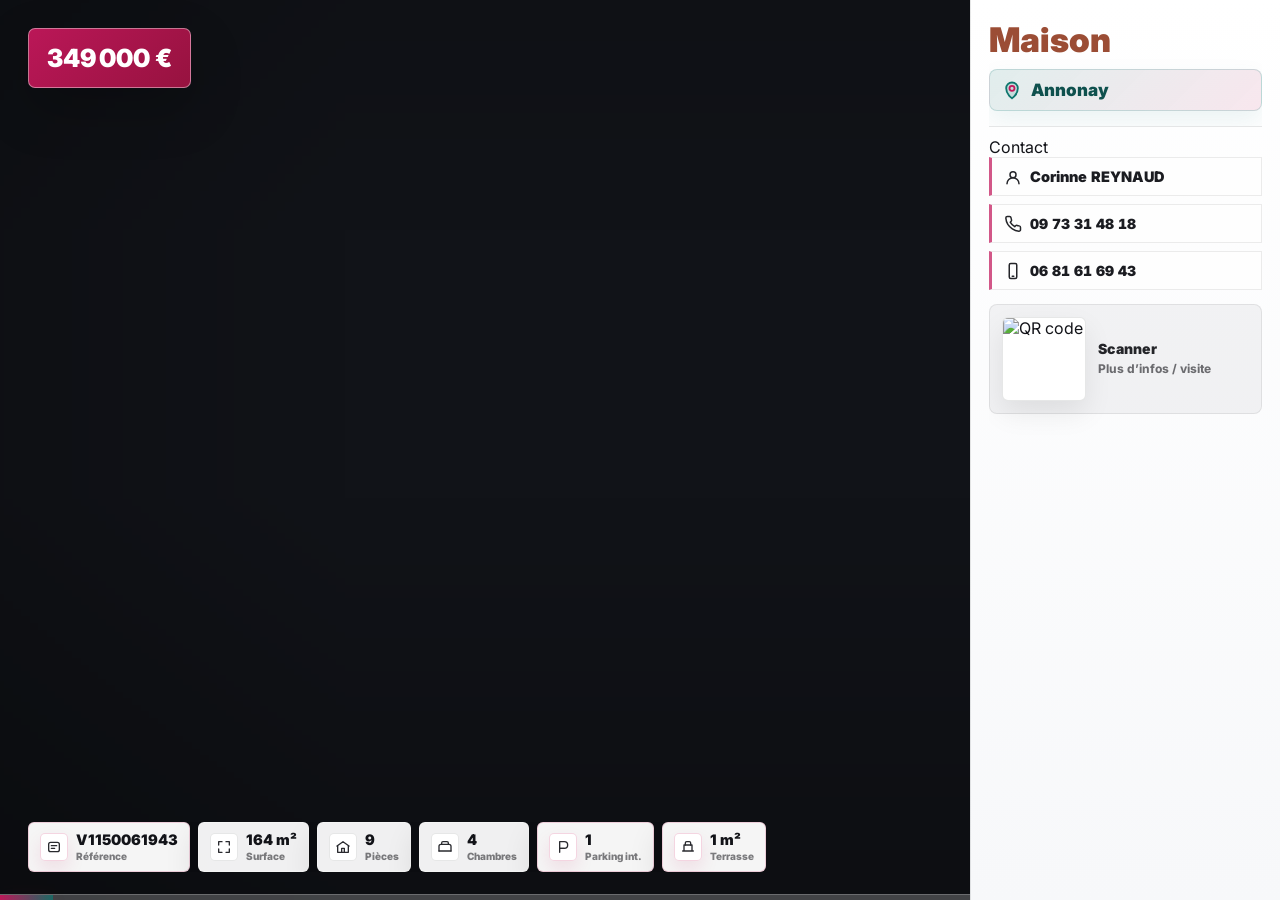
==== index.html @ b9bd9a39 "update index.html" ====
<!doctype html>
<html lang="fr">
<head>
  <meta charset="utf-8" />
  <meta name="viewport" content="width=device-width,initial-scale=1,viewport-fit=cover" />
  <meta name="color-scheme" content="light" />
  <title>Vitrine Digitale | GTI Immobilier</title>

  <link rel="preconnect" href="https://fonts.googleapis.com">
  <link rel="preconnect" href="https://fonts.gstatic.com" crossorigin>
  <link href="https://fonts.googleapis.com/css2?family=Inter:wght@400;500;600;700;800;900&display=swap" rel="stylesheet">

  <link rel="stylesheet" href="style.css?v=20260420-location-9" />
</head>

<body>
  <main id="app" class="app" aria-live="polite">

    <!-- HUD (caché par défaut, visible si debug=1) -->
    <header class="hud" aria-hidden="true">
      <div class="hud__left">
        <div class="pill" id="hudAgency">AGENCE</div>
        <div class="pill pill--muted" id="hudMode">SLIDE</div>
      </div>
      <div class="hud__right">
        <div class="pill pill--muted" id="hudInfo">…</div>
      </div>
    </header>

    <!-- SLIDE -->
    <section id="viewSlide" class="view view--slide">
      <article class="slide" id="slide">

        <!-- MEDIA -->
        <div class="slide__media">
          <!-- décor léger (ne dépend pas du JS) -->
          <div class="mediaGlow" aria-hidden="true"></div>
          <div class="mediaFrame" aria-hidden="true"></div>
          <div id="slideStateRibbon" class="stateRibbon hidden" aria-hidden="true"></div>

          <img id="slideImgA" class="slide__img is-visible" alt="" />
          <img id="slideImgB" class="slide__img" alt="" />
          <div class="slide__gradient"></div>

          <div class="priceBadge" id="slidePrice">—</div>
          <!-- STATS sous la photo (ID inchangé => JS OK) -->
          <div class="mediaStats" aria-hidden="true">
            <div class="statsRow statsRow--media" id="slideStats" aria-label="Caractéristiques du bien"></div>
          </div>

          <div class="progWrap" aria-hidden="true">
            <div class="progBar" id="slideProg"></div>
          </div>
        </div>

        <!-- ✅ COLONNE DROITE -->
        <div class="slide__panel">

          <!-- TOP : titre + localisation -->
          <div class="panelTop">
            <div class="slide__title" id="slideTitle">—</div>
            <div class="slide__meta" id="slideMeta">—</div>
          </div>

          <!-- CONTACT -->
          <div class="contactCard" id="contactCard">
            <div class="contactCard__title">Contact</div>
            <div class="contactGrid">
              <div class="contactRow">
                <div class="contactLabel">Conseiller</div>
                <div class="contactValue" id="contactAdvisor">—</div>
              </div>

              <div class="contactRow">
                <div class="contactLabel">Tél agence</div>
                <div class="contactValue contactValue--big" id="contactAgencyPhone">—</div>
              </div>

              <div class="contactRow">
                <div class="contactLabel">Mobile</div>
                <div class="contactValue contactValue--big" id="contactAdvisorMobile">—</div>
              </div>
            </div>

            <!-- ✅ QR (réservé même si absent du JSON) -->
            <div class="qrBlock" id="qrBlock" aria-label="QR code pour plus d'informations">
              <div class="qrBox is-empty" id="qrBox">
                <img id="qrImg" alt="QR code" decoding="async" loading="eager" />
              </div>
              <div class="qrText">
                <div class="qrTitle">Scanner</div>
                <div class="qrSub">Plus d’infos / visite</div>
              </div>
            </div>
          </div>

          <!-- ✅ DPE EN DERNIER (footer compact tendance) -->
          <div class="dpeCard hidden dpeCard--compact" id="dpeCard" aria-label="Diagnostic de performance énergétique">
            <div class="dpeHead">
              <div class="dpeTitle">DPE</div>
              <div class="dpeHint">Conso &amp; GES</div>
            </div>

            <div class="dpeInline">
              <div class="dpeThumb">
                <span class="dpeMiniLabel">Conso</span>
                <img id="dpeConsoImg" class="dpeImg" alt="DPE - Consommation" />
              </div>

              <div class="dpeThumb">
                <span class="dpeMiniLabel">GES</span>
                <img id="dpeGesImg" class="dpeImg" alt="DPE - GES" />
              </div>
            </div>
          </div>

        </div>
      </article>
    </section>

    <!-- EMPTY -->
    <section id="viewEmpty" class="view view--empty hidden">
      <div class="empty">
        <div class="empty__title" id="emptyTitle">Aucune annonce à afficher</div>
        <div class="empty__sub" id="emptySub">Vérifiez les paramètres ou la source JSON.</div>
      </div>
    </section>

  </main>

  <script src="script.js?v=20260420-location-9"></script>
</body>
</html>
---- style.css ----
:root{
  --bg:#f6f7fb;
  --surface:#ffffff;
  --soft:#f2f4f8;
  --text:#121318;
  --muted:rgba(18,19,24,.70);
  --muted2:rgba(18,19,24,.52);
  --line:rgba(18,19,24,.09);

  --accent:#c2185b;
  --accentDeep:#9d1342;
  --accent2:#0f766e;

  --shadow: 0 34px 90px rgba(0,0,0,.10);
  --shadow2: 0 14px 44px rgba(0,0,0,.08);

  --radius:20px;
  --radius2:28px;
}

*{box-sizing:border-box}
html,body{height:100%}
body{
  margin:0;
  font-family: Inter, system-ui, -apple-system, Segoe UI, Roboto, Arial, sans-serif;
  background:#f4f5f7;
  color:var(--text);
  overflow:hidden;
}

.hidden{display:none !important}
.app{height:100%;display:flex;flex-direction:column}

/* HUD */
.hud{
  display:none;
  position:fixed;top:18px;left:18px;right:18px;
  z-index:50;
  justify-content:space-between;align-items:center;
  pointer-events:none;opacity:.92
}
body.debug .hud{display:flex;}
.hud__left,.hud__right{display:flex;gap:10px;align-items:center}

.pill{
  padding:9px 12px;border-radius:999px;
  border:1px solid var(--line);
  background: rgba(255,255,255,.74);
  backdrop-filter: blur(10px);
  -webkit-backdrop-filter: blur(10px);
  box-shadow: var(--shadow2);
  font-size:12px;letter-spacing:.12em;text-transform:uppercase;
  font-weight:900;color: rgba(18,19,24,.82);
}
.pill--muted{color:rgba(18,19,24,.55)}

.view{height:100%;width:100%;display:flex;align-items:center;justify-content:center}
.view--slide{padding:0}

/* 1080p */
.slide{
  width:100%;
  height:100%;
  display:grid;
  grid-template-columns: minmax(0, 1fr) 310px;
}

/* MEDIA */
.slide__media{
  position:relative;
  overflow:hidden;
  background:#111318;
}
.slide__media::after{
  content:"";
  position:absolute;
  inset:0;
  z-index:8;
  pointer-events:none;
  opacity:0;
  background:
    linear-gradient(105deg,
      rgba(18,19,24,.00) 0%,
      rgba(18,19,24,.18) 24%,
      rgba(255,255,255,.34) 42%,
      rgba(194,24,91,.20) 52%,
      rgba(18,19,24,.28) 70%,
      rgba(18,19,24,.00) 100%
    );
  transform: translateX(-115%);
}

/* décor léger */
.mediaGlow{display:none}
.mediaFrame{
  position:absolute;inset:0;
  border-radius: 0;
  border: 0;
  box-shadow: none;
  pointer-events:none;
  z-index:2;
}

.slide__img{
  position:absolute;inset:0;
  width:100%;height:100%;
  object-fit:cover;

  /* ✅ moins agressif que 1.22 */
  filter: brightness(1.02) contrast(1.03) saturate(1.02);

  opacity:0;
  transform: scale(1.00);
  transition: opacity .75s ease, transform 7.5s cubic-bezier(.2,.7,.2,1);
  will-change: opacity, transform;
  z-index:0;
}
.slide__img.is-visible{
  opacity:1;
  transform: scale(1.08);
}

/* overlay très léger */
.slide__gradient{
  position:absolute;inset:0;
  background:
    linear-gradient(180deg, rgba(0,0,0,.10), transparent 26%, transparent 55%, rgba(0,0,0,.24)),
    linear-gradient(90deg, rgba(0,0,0,.16), transparent 36%, transparent 100%);
  pointer-events:none;
  z-index:3;
}

.stateRibbon{
  position:absolute;
  top:30px;
  right:-84px;
  width:312px;
  padding:13px 0 12px;
  transform:rotate(39deg);
  transform-origin:center;
  display:flex;
  align-items:center;
  justify-content:center;
  text-align:center;
  font-weight:950;
  font-size:12px;
  line-height:1;
  letter-spacing:.02em;
  white-space:nowrap;
  text-transform:uppercase;
  color:#fff;
  text-shadow:0 1px 2px rgba(0,0,0,.18);
  border:1px solid rgba(255,255,255,.18);
  box-shadow:0 14px 30px rgba(0,0,0,.18);
  z-index:5;
  pointer-events:none;
  backdrop-filter:blur(6px);
  -webkit-backdrop-filter:blur(8px);
}
.stateRibbon--offer{
  background:linear-gradient(135deg, rgba(201,122,30,.95), rgba(159,93,18,.95));
}
.stateRibbon--compromis{
  background:linear-gradient(135deg, rgba(72,108,196,.96), rgba(47,80,154,.96));
}
.stateRibbon--sold{
  background:linear-gradient(135deg, rgba(184,39,68,.96), rgba(136,20,44,.96));
}

/* PRICE + REF */
.priceBadge{
  position:absolute;top:28px;left:28px;
  padding:14px 18px;border-radius:7px;
  font-weight:950;letter-spacing:0;font-size:25px;
  color:#fff;
  background: linear-gradient(135deg, rgba(194,24,91,.96), rgba(157,19,66,.96));
  box-shadow: 0 20px 52px rgba(0,0,0,.22);
  border: 1px solid rgba(255,255,255,.42);
  backdrop-filter: blur(12px);
  -webkit-backdrop-filter: blur(12px);
  transform-origin:left center;
  animation: pricePulse 7s ease-in-out infinite;
  overflow:hidden;
  z-index:4;
}
.priceBadge::before{
  content:"";
  position:absolute;
  inset:-35% -55%;
  background: linear-gradient(105deg, transparent 35%, rgba(255,255,255,.54) 48%, transparent 62%);
  transform: translateX(-90%) rotate(8deg);
  opacity:0;
  pointer-events:none;
}
@keyframes pricePulse{
  0%,100%{transform:translateY(0) scale(1)}
  50%{transform:translateY(-1px) scale(1.01)}
}
@keyframes luxuryFadeUp{
  from{opacity:0;transform:translateY(10px)}
  to{opacity:1;transform:translateY(0)}
}
@keyframes priceSpotlight{
  0%{opacity:0;transform:translateY(18px) scale(.88) rotate(-1deg)}
  48%{opacity:1;transform:translateY(-3px) scale(1.055) rotate(.3deg)}
  72%{transform:translateY(1px) scale(.99)}
  100%{opacity:1;transform:translateY(0) scale(1)}
}
@keyframes priceShine{
  0%,22%{opacity:0;transform:translateX(-90%) rotate(8deg)}
  40%{opacity:.9}
  78%,100%{opacity:0;transform:translateX(90%) rotate(8deg)}
}
@keyframes tagSnap{
  0%{opacity:0;transform:translateX(18px) scale(.96)}
  62%{opacity:1;transform:translateX(-2px) scale(1.02)}
  100%{opacity:1;transform:translateX(0) scale(1)}
}
@keyframes statPop{
  0%{opacity:0;transform:translateY(16px) scale(.82)}
  58%{opacity:1;transform:translateY(-3px) scale(1.06)}
  100%{opacity:1;transform:translateY(0) scale(1)}
}
@keyframes titleSlideReveal{
  0%{opacity:0;transform:translateX(18px)}
  100%{opacity:1;transform:translateX(0)}
}
@keyframes contactPulseIn{
  0%{opacity:0;transform:translateX(18px);border-left-color:rgba(194,24,91,0)}
  52%{opacity:1;transform:translateX(-2px);border-left-color:rgba(194,24,91,1)}
  100%{opacity:1;transform:translateX(0);border-left-color:rgba(194,24,91,.72)}
}
@keyframes qrFocus{
  0%{opacity:0;transform:translateY(12px) scale(.96)}
  60%{opacity:1;transform:translateY(0) scale(1.025)}
  100%{opacity:1;transform:translateY(0) scale(1)}
}
@keyframes locationHighlight{
  0%{opacity:0;transform:translateX(16px) scale(.96);box-shadow:0 0 0 rgba(15,118,110,0)}
  45%{opacity:1;transform:translateX(0) scale(1.035);box-shadow:0 14px 34px rgba(15,118,110,.18)}
  72%{transform:translateX(0) scale(.99)}
  100%{opacity:1;transform:translateX(0) scale(1);box-shadow:0 10px 24px rgba(15,118,110,.08)}
}
/* STATS sous photo */
.mediaStats{
  position:absolute;
  left:28px; right:auto;
  bottom:28px;
  padding: 0;
  z-index: 6;
  pointer-events:none;
  border-radius: 0;
}
.mediaStats::before{
  display:none;
}
.statsRow--media{
  position:relative;
  z-index:1;
  display:flex;
  flex-wrap:nowrap;
  overflow:hidden;
  gap:8px;
  margin:0;
  justify-content:flex-start;
}
.statsRow--media .statChip{
  flex:0 0 auto;
  display:flex;align-items:center;gap:8px;
  padding: 9px 11px;
  border-radius:6px;
  background: rgba(255,255,255,.94);
  border: 1px solid rgba(255,255,255,.26);
  box-shadow: 0 14px 34px rgba(0,0,0,.14);
  backdrop-filter: blur(12px);
  -webkit-backdrop-filter: blur(12px);
}

/* ✅ priorité visuelle parking/terrasse */
.statsRow--media .statChip.is-priority{
  background: rgba(255,255,255,.96);
  border: 1px solid rgba(194,24,91,.18);
  box-shadow: 0 14px 34px rgba(0,0,0,.14);
}
.statsRow--media .statChip.is-priority .statIcon{
  border-color: rgba(194,24,91,.18);
  box-shadow: 0 8px 18px rgba(194,24,91,.10);
}
.statsRow--media .statChip.is-secondary{
  opacity:.92;
  background: rgba(255,255,255,.86);
  border-color: rgba(255,255,255,.28);
  box-shadow: none;
}

.statsRow--media .statIcon{
  width:28px;height:28px;border-radius:5px;
  display:grid;place-items:center;
  background: rgba(255,255,255,.98);
  border:1px solid rgba(18,19,24,.10);
}
.statsRow--media .statIcon svg{width:16px;height:16px;opacity:.90}
.statsRow--media .statText{display:flex;flex-direction:column;line-height:1.1}
.statsRow--media .statValue{font-weight:950;font-size:14.5px;letter-spacing:0}
.statsRow--media .statLabel{font-weight:850;font-size:10px;color: rgba(18,19,24,.54);margin-top:3px}

/* ✅ petits ajustements pour que les nouveaux chips (parking/terrasse) passent mieux */
.statsRow--media .statChip[data-stat="terrasse"] .statValue{letter-spacing:0}
.statsRow--media .statChip[data-stat="parkingInterieur"] .statValue,
.statsRow--media .statChip[data-stat="parkingExterieur"] .statValue{min-width: 14px}

/* progress */
.progWrap{
  position:absolute;
  left:0; right:0; bottom:0;
  height:6px;
  background: rgba(255,255,255,.22);
  border-top: 1px solid rgba(255,255,255,.22);
  z-index: 7;
}
.progBar{
  height:100%;
  width:0%;
  background: linear-gradient(90deg, rgba(194,24,91,.95), rgba(15,118,110,.75));
  box-shadow: 0 6px 18px rgba(194,24,91,.18);
  transition: width .12s linear;
}

/* =========================
   COLONNE DROITE
========================= */
.slide__panel{
  padding: 26px 20px 22px;
  background: linear-gradient(180deg, #ffffff, #f7f8fa);
  border-left: 1px solid rgba(18,19,24,.10);
  box-shadow: -18px 0 54px rgba(0,0,0,.08);
  min-height:0;
  display:grid;
  grid-template-rows: auto 1fr auto;
  gap: 14px;
}
@keyframes panelLuxuryIn{
  from{opacity:0;transform:translateX(14px)}
  to{opacity:1;transform:translateX(0)}
}

/* TOP */
.panelTop{
  min-height:0;
  overflow:hidden;
  border-radius: 0;
  background: transparent;
  border: 0;
  border-bottom: 1px solid rgba(18,19,24,.10);
  box-shadow: none;
  padding: 0 0 15px;
}
.slide__title{
  margin: 0 0 12px;
  display:block;
}
.slide__titleMain{
  font-size: 34px;
  font-weight: 950;
  line-height: 1.03;
  letter-spacing: 0;
  display:-webkit-box;
  -webkit-line-clamp: 2;
  -webkit-box-orient: vertical;
  overflow:hidden;
}
.slide__titleMain--appartement{color:#355f9b}
.slide__titleMain--maison{color:#9b4d35}
.slide__titleMain--pro{color:#8c5c46}
.slide__titleMain--terrain{color:#8a6a2a}
.slide__titleMain--parking{color:#6d5a66}
.slide__titleMain--default{color:inherit}

/* localisation */
.slide__meta{
  display:flex;
  align-items:center;
  gap:9px;
  padding: 10px 12px;
  border-radius: 8px;
  background: linear-gradient(135deg, rgba(15,118,110,.12), rgba(194,24,91,.10));
  border: 1px solid rgba(15,118,110,.18);
  color: rgba(10,78,74,.98);
  font-weight: 950;
  font-size: 17px;
  margin: 0;
  box-shadow: 0 10px 24px rgba(15,118,110,.08);
  max-width:100%;
}
.slide__meta::before{
  content:"";
  width:20px;height:20px;
  flex:0 0 auto;
  background: url("data:image/svg+xml,%3Csvg xmlns='http://www.w3.org/2000/svg' viewBox='0 0 24 24' fill='none'%3E%3Cpath d='M12 22s7-4.4 7-12a7 7 0 1 0-14 0c0 7.6 7 12 7 12Z' fill='%230f766e' fill-opacity='.14' stroke='%230f766e' stroke-width='2.2'/%3E%3Cpath d='M12 13a3 3 0 1 0-3-3 3 3 0 0 0 3 3Z' stroke='%23c2185b' stroke-width='2.2'/%3E%3C/svg%3E") center/20px 20px no-repeat;
  opacity:1;
}

/* =========================
   CONTACT (OPTION 1: header barre premium)
========================= */
.contactCard{
  border-radius: 0;
  background: transparent;
  border:0;
  box-shadow: none;
  padding: 0;
  position:relative;
  overflow:hidden;
}

/* lignes contact */
.contactGrid{display:flex;flex-direction:column;gap:8px}

/* supprime les libellés */
.contactLabel{display:none !important;}

.contactRow{
  display:flex;
  align-items:center;
  justify-content:flex-start;
  gap:10px;
  padding:11px 10px 11px 38px;
  border-radius: 0;
  background: rgba(255,255,255,.72);
  border:1px solid rgba(18,19,24,.08);
  border-left: 3px solid rgba(194,24,91,.72);
  position:relative;
}

/* icônes */
.contactRow::before{
  content:"";
  position:absolute;
  left:12px; top:50%;
  width:18px; height:18px;
  transform: translateY(-50%);
  opacity:.92;
  background-repeat:no-repeat;
  background-position:center;
  background-size:18px 18px;
  filter: drop-shadow(0 6px 10px rgba(0,0,0,.06));
}
#contactCard .contactRow:nth-child(1)::before{
  background-image:url("data:image/svg+xml,%3Csvg xmlns='http://www.w3.org/2000/svg' viewBox='0 0 24 24' fill='none'%3E%3Cpath d='M20 21a8 8 0 1 0-16 0' stroke='%23121318' stroke-width='2' stroke-linecap='round'/%3E%3Cpath d='M12 13a4 4 0 1 0-4-4 4 4 0 0 0 4 4Z' stroke='%23121318' stroke-width='2'/%3E%3C/svg%3E");
}
#contactCard .contactRow:nth-child(2)::before{
  background-image:url("data:image/svg+xml,%3Csvg xmlns='http://www.w3.org/2000/svg' viewBox='0 0 24 24' fill='none'%3E%3Cpath d='M22 16.6v3a2 2 0 0 1-2.2 2 19.9 19.9 0 0 1-8.7-3.1 19.5 19.5 0 0 1-6-6A19.9 19.9 0 0 1 2.4 3.9 2 2 0 0 1 4.4 2h3a2 2 0 0 1 2 1.7c.1.9.3 1.8.6 2.6a2 2 0 0 1-.5 2.1L8.3 9.6a16 16 0 0 0 6 6l1.2-1.2a2 2 0 0 1 2.1-.5c.8.3 1.7.5 2.6.6A2 2 0 0 1 22 16.6Z' stroke='%23121318' stroke-width='2' stroke-linecap='round' stroke-linejoin='round'/%3E%3C/svg%3E");
}
#contactCard .contactRow:nth-child(3)::before{
  background-image:url("data:image/svg+xml,%3Csvg xmlns='http://www.w3.org/2000/svg' viewBox='0 0 24 24' fill='none'%3E%3Crect x='7' y='2' width='10' height='20' rx='2' stroke='%23121318' stroke-width='2'/%3E%3Cpath d='M11 19h2' stroke='%23121318' stroke-width='2' stroke-linecap='round'/%3E%3C/svg%3E");
}

/* valeurs */
.contactValue{
  font-weight:950;
  color: rgba(18,19,24,.96);
  white-space:nowrap;
  overflow:hidden;
  text-overflow:ellipsis;
  font-variant-numeric: tabular-nums;
  letter-spacing:0;
  text-align:left;
  width:100%;
}

#contactCard .contactRow:nth-child(1) .contactValue{ font-size:15px; }
#contactCard .contactRow:nth-child(2) .contactValue,
#contactCard .contactRow:nth-child(3) .contactValue{ font-size:14.5px; }

/* =========================
   QR
========================= */
.qrBlock{
  margin-top: 14px;
  display:flex;
  align-items:center;
  gap:12px;
  padding: 12px;
  border-radius: 8px;
  background: rgba(18,19,24,.045);
  border: 1px solid rgba(18,19,24,.08);
  box-shadow: none;
}
.qrBox{
  width:92px;
  height:92px;
  border-radius: 6px;
  background: #fff;
  border: 1px solid rgba(18,19,24,.10);
  display:grid;
  place-items:center;
  overflow:hidden;
  flex: 0 0 auto;
  position:relative;
  box-shadow: 0 12px 28px rgba(0,0,0,.08);
}
.qrBox img{
  width:100%;
  height:100%;
  object-fit:cover;
  display:block;
}
.qrBox::after{
  content:"QR";
  font-weight:950;
  font-size:14px;
  color: rgba(18,19,24,.42);
  letter-spacing:.16em;
  text-transform:uppercase;
  position:absolute;
  opacity:0;
}
.qrBox.is-empty::after{opacity:1;}
.qrBox.is-empty img{opacity:0;}

.qrText{display:flex;flex-direction:column;line-height:1.05}
.qrTitle{
  font-weight:950;
  font-size:14px;
  letter-spacing:.02em;
  color: rgba(18,19,24,.92);
}
.qrSub{
  margin-top:6px;
  font-weight:750;
  font-size:12px;
  color: rgba(18,19,24,.60);
}

/* =========================
   DPE footer compact
========================= */
.dpeCard--compact{
  padding: 12px 0 0;
  border-radius: 0;
  background: transparent;
  border: 0;
  border-top: 1px solid rgba(18,19,24,.10);
  box-shadow: none;
}
.dpeHead{display:flex;align-items:baseline;justify-content:space-between;gap:10px;margin-bottom:8px}
.dpeTitle{font-weight:950;font-size:13.5px;letter-spacing:0}
.dpeHint{font-weight:800;font-size:11px;color: rgba(18,19,24,.55)}

.dpeInline{
  display:grid;
  grid-template-columns:1fr 1fr;
  gap:8px;
}
.dpeThumb{
  border-radius: 6px;
  background: rgba(255,255,255,.96);
  border: 1px solid rgba(18,19,24,.07);
  overflow:hidden;
  padding: 8px 10px 10px;
}
.dpeMiniLabel{
  display:inline-flex;
  align-items:center;
  font-weight: 950;
  font-size: 10.5px;
  letter-spacing:.10em;
  text-transform: uppercase;
  color: rgba(18,19,24,.72);
}
.dpeImg{
  width:100%;
  height:34px;
  object-fit:contain;
  display:block;
  margin-top:6px;
  background: transparent;
}

/* EMPTY */
.view--empty{padding:24px}
.empty{
  width:min(780px, 100%);
  border:1px solid var(--line);
  border-radius: var(--radius2);
  background: rgba(255,255,255,.86);
  box-shadow: var(--shadow);
  padding: 24px;
  backdrop-filter: blur(12px);
  -webkit-backdrop-filter: blur(12px);
}
.empty__title{font-weight:950;font-size:28px;letter-spacing:0}
.empty__sub{margin-top:8px;color:var(--muted);font-weight:650}

/* Kiosque */
@media (max-height: 980px){
  .slide__panel{ padding: 22px 18px 16px; gap:10px; }
  .slide__title{ font-size: 31px; }
  .contactRow{ padding-top:10px; padding-bottom:10px; }
  #contactCard .contactRow:nth-child(1) .contactValue{ font-size:14.5px; }
  #contactCard .contactRow:nth-child(2) .contactValue,
  #contactCard .contactRow:nth-child(3) .contactValue{ font-size:14px; }
  .qrBox{ width:84px; height:84px; }
  .dpeImg{ height:32px; }
  .statsRow--media .statValue{font-size:14.5px}
}

/* Responsive */
@media (max-width: 980px){
  .slide{grid-template-columns:1fr;}
  .slide__panel{
    position:absolute;
    inset:auto 0 0 0;
    border-left:none;
    border-top:1px solid var(--line);
    padding: 16px 16px 14px;
    background: linear-gradient(180deg, rgba(255,255,255,.55), rgba(255,255,255,.92));
    box-shadow: 0 -22px 60px rgba(0,0,0,.10);
    backdrop-filter: blur(10px);
    -webkit-backdrop-filter: blur(10px);
    gap:12px;
    display:flex;
    flex-direction:column;
  }
  .slide__title{font-size:30px}
  .slide__meta{font-size:15px}
  .mediaStats{ left:12px; right:12px; bottom:12px; }
  .qrBox{ width:104px; height:104px; }
}

/* =========================================================
   ✅ TRANSITION "BOOK" (sans texte, très visible en vitrine)
   - Sortie à gauche + blur
   - Entrée depuis la droite + net
   - Sweep lumineux discret (premium)
========================================================= */

#slide{
  position:relative;
  overflow:hidden;
}

#slide.is-info-animating .priceBadge{
  animation: priceSpotlight .82s cubic-bezier(.16,.9,.2,1) both;
}
#slide.is-info-animating .priceBadge::before{
  animation: priceShine 1.05s ease both;
}
#slide.is-info-animating .slide__title{
  animation: titleSlideReveal .68s cubic-bezier(.18,.9,.2,1) .10s both;
}
#slide.is-info-animating .slide__meta{
  animation: locationHighlight .78s cubic-bezier(.18,.9,.2,1) .58s both;
}
#slide.is-info-animating .contactRow{
  animation: contactPulseIn .66s cubic-bezier(.18,.9,.2,1) both;
}
#slide.is-info-animating .contactRow:nth-child(1){animation-delay:.24s}
#slide.is-info-animating .contactRow:nth-child(2){animation-delay:.31s}
#slide.is-info-animating .contactRow:nth-child(3){animation-delay:.38s}
#slide.is-info-animating .qrBlock{
  animation: qrFocus .7s cubic-bezier(.18,.9,.2,1) .45s both;
}
#slide.is-info-animating .dpeCard--compact{
  animation: luxuryFadeUp .62s ease .52s both;
}
#slide.is-info-animating .statsRow--media .statChip{
  animation: statPop .7s cubic-bezier(.16,.9,.2,1) both;
}
#slide.is-info-animating .statsRow--media .statChip:nth-child(2){animation-delay:.06s}
#slide.is-info-animating .statsRow--media .statChip:nth-child(3){animation-delay:.12s}
#slide.is-info-animating .statsRow--media .statChip:nth-child(4){animation-delay:.18s}
#slide.is-info-animating .statsRow--media .statChip:nth-child(5){animation-delay:.24s}

/* Sweep lumineux (pas de texte) */
#slide::after{
  content:"";
  position:absolute;
  top:-10%;
  left:-130%;
  width:78%;
  height:120%;
  pointer-events:none;
  z-index:9999;
  opacity:0;

  transform: skewX(-10deg);
  background:
    radial-gradient(800px 600px at 20% 20%, rgba(255,255,255,.82), rgba(255,255,255,0) 60%),
    linear-gradient(90deg,
      rgba(194,24,91,.0),
      rgba(194,24,91,.20),
      rgba(255,255,255,.48),
      rgba(15,118,110,.16),
      rgba(255,255,255,.0)
    );
  filter: blur(.4px);
  mix-blend-mode: screen;
}

/* Etats */
#slide.is-exit{
  transform: translateX(-5%) scale(.99);
  filter: blur(4px);
  opacity:.28;
  transition: transform 560ms cubic-bezier(.22,.85,.2,1),
              filter 520ms ease,
              opacity 520ms ease;
}

#slide.is-enter{
  transform: translateX(4%) scale(1.012);
  filter: blur(6px);
  opacity:.18;
  transition: none;
}

#slide.is-active{
  transform: translateX(0) scale(1);
  filter:none;
  opacity:1;
  transition: transform 760ms cubic-bezier(.18,.9,.2,1),
              filter 760ms ease,
              opacity 760ms ease;
}

/* Déclenche le sweep seulement pendant le change */
#slide.is-changing::after{
  animation: gtiSweep 920ms cubic-bezier(.2,.9,.2,1) both;
}
#slide.is-changing .slide__media::after{
  animation: mediaCurtain 980ms cubic-bezier(.18,.9,.2,1) both;
}
@keyframes gtiSweep{
  0%   { left:-140%; opacity:0; }
  12%  { opacity:.85; }
  55%  { left:18%; opacity:.95; }  /* passage devant */
  100% { left:160%; opacity:0; }
}
@keyframes mediaCurtain{
  0%{opacity:0;transform:translateX(-115%)}
  18%{opacity:.86}
  58%{opacity:.92;transform:translateX(10%)}
  100%{opacity:0;transform:translateX(115%)}
}

/* Pendant transition : on calme les blocs (propre) */
#slide.is-changing .priceBadge{
  transform: translateY(-1px);
  opacity:.92;
}
#slide.is-changing .slide__panel{
  opacity:.92;
}
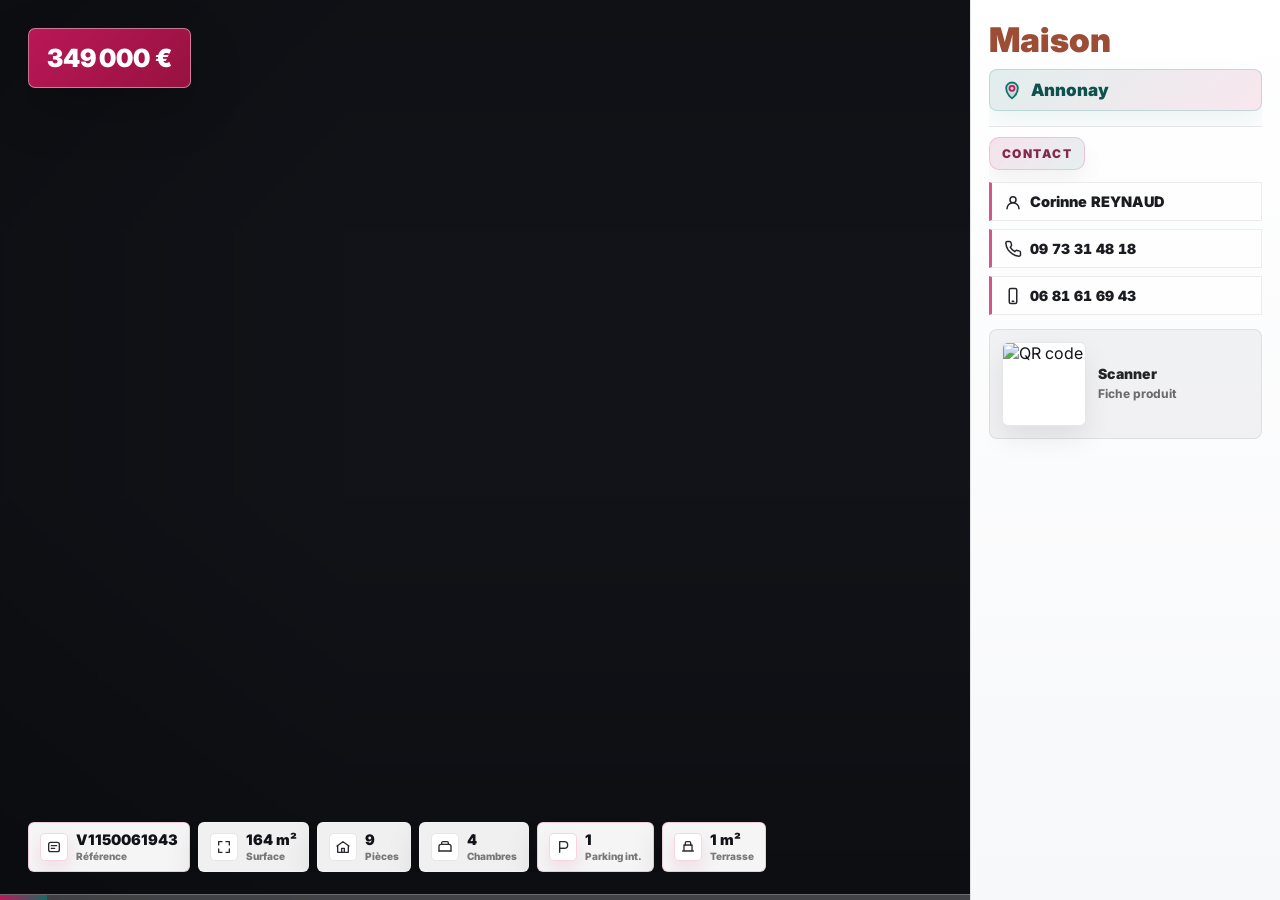
==== commit 4337cc34: "update index.html" ====
--- a/index.html
+++ b/index.html
@@ -89,7 +89,7 @@
               </div>
               <div class="qrText">
                 <div class="qrTitle">Scanner</div>
-                <div class="qrSub">Plus d’infos / visite</div>
+                <div class="qrSub">Fiche produit</div>
               </div>
             </div>
           </div>
--- a/style.css
+++ b/style.css
@@ -412,6 +412,21 @@
   position:relative;
   overflow:hidden;
 }
+.contactCard__title{
+  display:inline-flex;
+  align-items:center;
+  padding:8px 12px;
+  border-radius:10px;
+  background:linear-gradient(135deg, rgba(194,24,91,.12), rgba(15,118,110,.10));
+  border:1px solid rgba(194,24,91,.16);
+  box-shadow:0 10px 22px rgba(18,19,24,.05);
+  font-size:12px;
+  font-weight:900;
+  letter-spacing:.12em;
+  text-transform:uppercase;
+  color:rgba(123,25,63,.92);
+  margin:0 0 12px;
+}
 
 /* lignes contact */
 .contactGrid{display:flex;flex-direction:column;gap:8px}
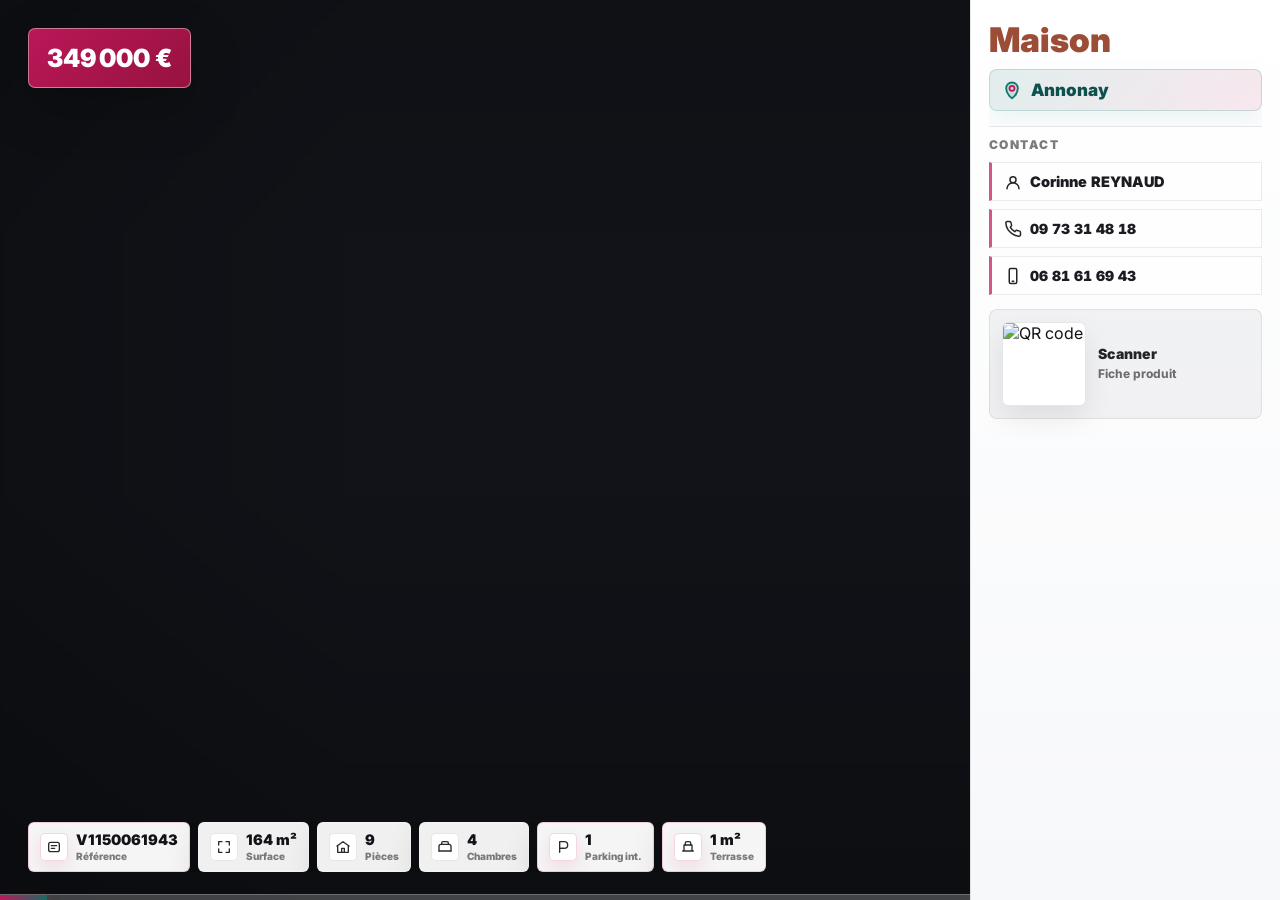
==== commit be13cafc: "update index.html" ====
--- a/index.html
+++ b/index.html
@@ -10,7 +10,7 @@
   <link rel="preconnect" href="https://fonts.gstatic.com" crossorigin>
   <link href="https://fonts.googleapis.com/css2?family=Inter:wght@400;500;600;700;800;900&display=swap" rel="stylesheet">
 
-  <link rel="stylesheet" href="style.css?v=20260420-location-9" />
+  <link rel="stylesheet" href="style.css?v=20260423-qr-scan-1" />
 </head>
 
 <body>
@@ -128,6 +128,6 @@
 
   </main>
 
-  <script src="script.js?v=20260420-location-9"></script>
+  <script src="script.js?v=20260423-qr-scan-1"></script>
 </body>
 </html>
--- a/style.css
+++ b/style.css
@@ -413,19 +413,13 @@
   overflow:hidden;
 }
 .contactCard__title{
-  display:inline-flex;
-  align-items:center;
-  padding:8px 12px;
-  border-radius:10px;
-  background:linear-gradient(135deg, rgba(194,24,91,.12), rgba(15,118,110,.10));
-  border:1px solid rgba(194,24,91,.16);
-  box-shadow:0 10px 22px rgba(18,19,24,.05);
+  display:block;
   font-size:12px;
   font-weight:900;
   letter-spacing:.12em;
   text-transform:uppercase;
-  color:rgba(123,25,63,.92);
-  margin:0 0 12px;
+  color:rgba(18,19,24,.56);
+  margin:0 0 10px;
 }
 
 /* lignes contact */
@@ -539,12 +533,18 @@
   font-size:14px;
   letter-spacing:.02em;
   color: rgba(18,19,24,.92);
+  animation: scannerPulse 1.9s ease-in-out infinite;
 }
 .qrSub{
   margin-top:6px;
   font-weight:750;
   font-size:12px;
   color: rgba(18,19,24,.60);
+}
+
+@keyframes scannerPulse{
+  0%,100%{transform:translateX(0); opacity:1}
+  50%{transform:translateX(2px); opacity:.72}
 }
 
 /* =========================
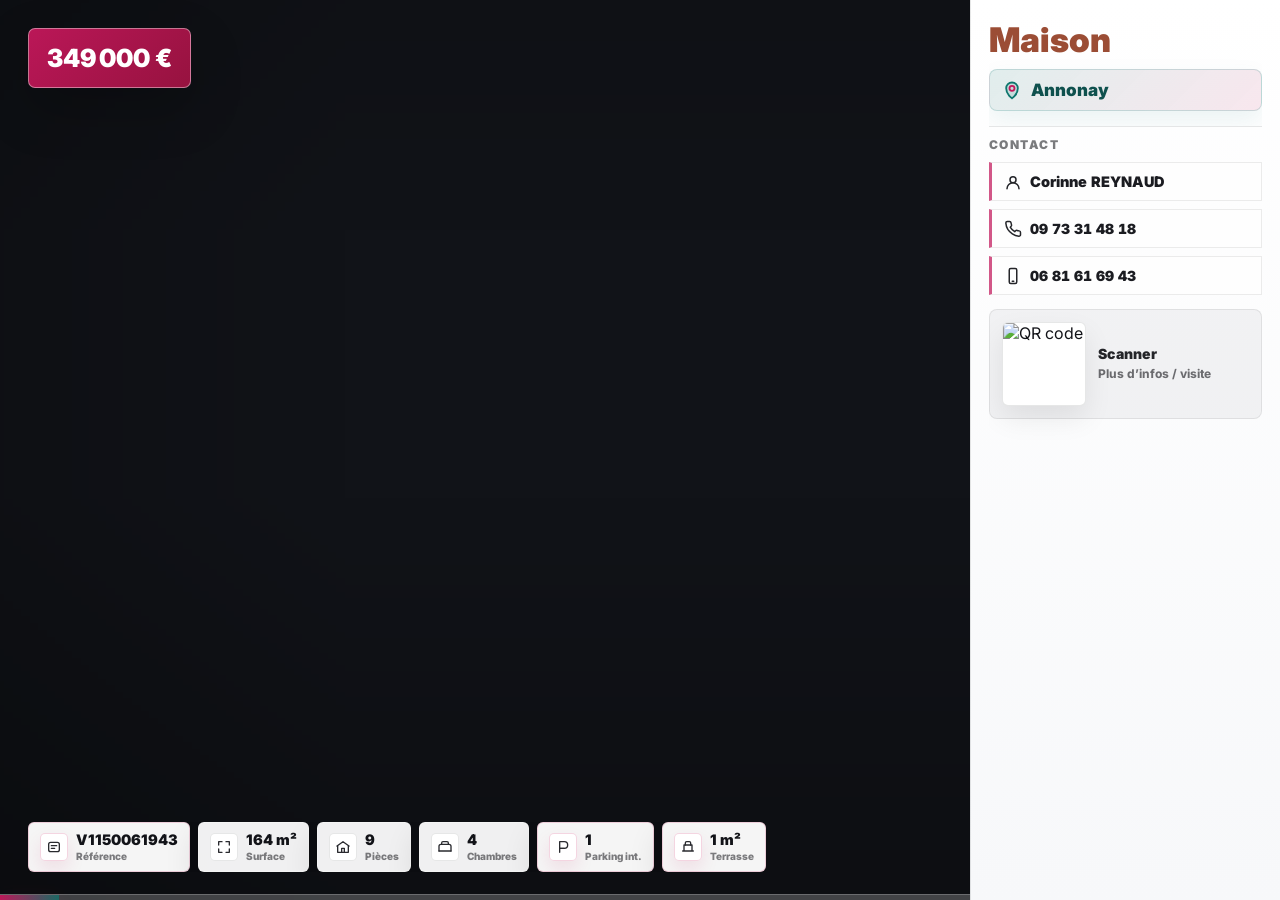
==== commit d6e8e8e6: "update index.html" ====
--- a/index.html
+++ b/index.html
@@ -89,7 +89,7 @@
               </div>
               <div class="qrText">
                 <div class="qrTitle">Scanner</div>
-                <div class="qrSub">Fiche produit</div>
+                <div class="qrSub">Plus d’infos / visite</div>
               </div>
             </div>
           </div>
--- a/style.css
+++ b/style.css
@@ -533,7 +533,8 @@
   font-size:14px;
   letter-spacing:.02em;
   color: rgba(18,19,24,.92);
-  animation: scannerPulse 1.9s ease-in-out infinite;
+  transform-origin:left center;
+  animation: scannerPulse 1.35s ease-in-out infinite;
 }
 .qrSub{
   margin-top:6px;
@@ -543,8 +544,8 @@
 }
 
 @keyframes scannerPulse{
-  0%,100%{transform:translateX(0); opacity:1}
-  50%{transform:translateX(2px); opacity:.72}
+  0%,100%{transform:translateX(0) scale(1); opacity:1; color:rgba(18,19,24,.92)}
+  50%{transform:translateX(3px) scale(1.08); opacity:1; color:rgba(194,24,91,.96)}
 }
 
 /* =========================
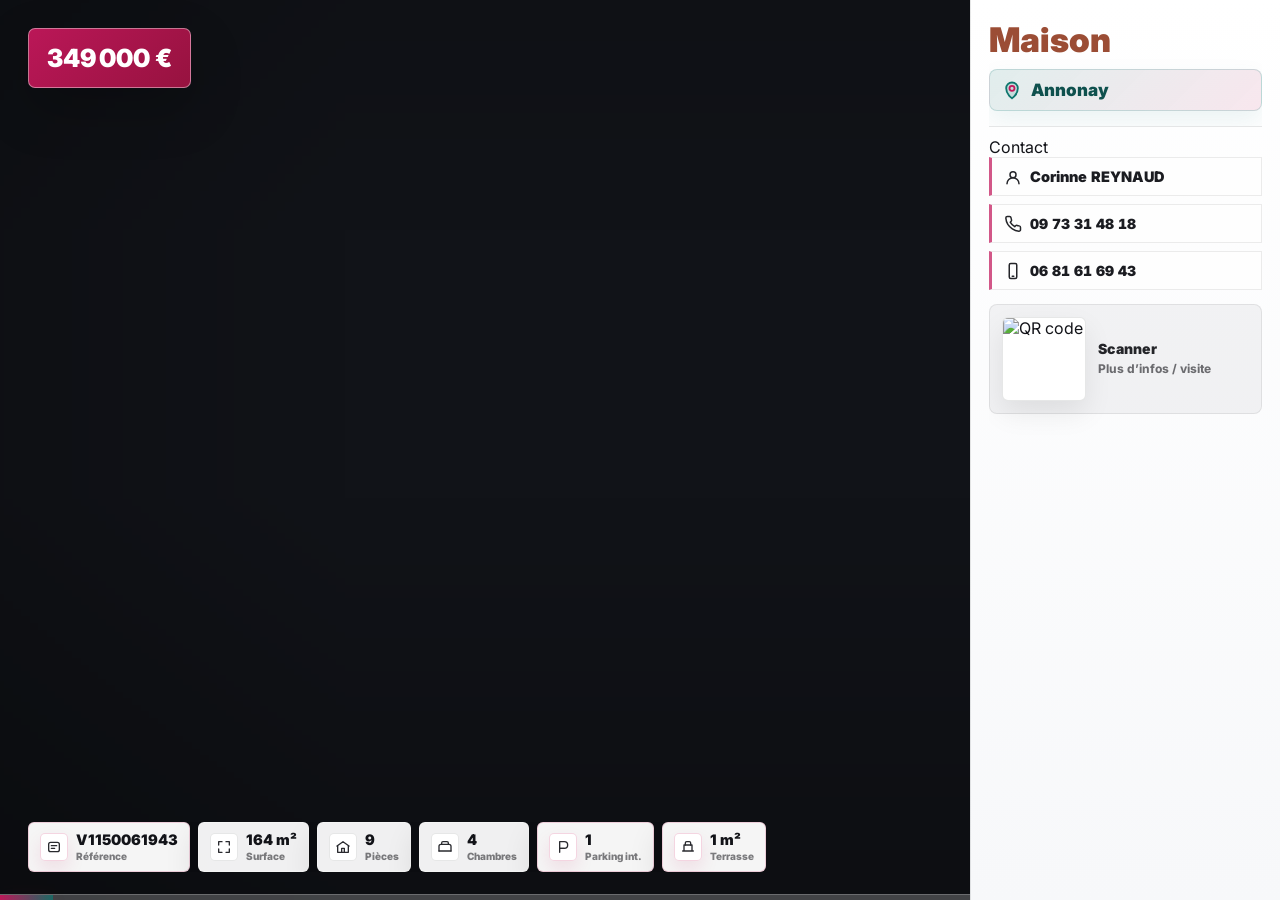
==== commit b714d229: "update index.html" ====
--- a/index.html
+++ b/index.html
@@ -10,7 +10,7 @@
   <link rel="preconnect" href="https://fonts.gstatic.com" crossorigin>
   <link href="https://fonts.googleapis.com/css2?family=Inter:wght@400;500;600;700;800;900&display=swap" rel="stylesheet">
 
-  <link rel="stylesheet" href="style.css?v=20260423-qr-scan-1" />
+  <link rel="stylesheet" href="style.css?v=20260428-contact-scan-1" />
 </head>
 
 <body>
@@ -64,7 +64,7 @@
 
           <!-- CONTACT -->
           <div class="contactCard" id="contactCard">
-            <div class="contactCard__title">Contact</div>
+            <div class="contactSimpleLabel">Contact</div>
             <div class="contactGrid">
               <div class="contactRow">
                 <div class="contactLabel">Conseiller</div>
@@ -88,7 +88,7 @@
                 <img id="qrImg" alt="QR code" decoding="async" loading="eager" />
               </div>
               <div class="qrText">
-                <div class="qrTitle">Scanner</div>
+                <div class="qrTitle qrTitle--animated">Scanner</div>
                 <div class="qrSub">Plus d’infos / visite</div>
               </div>
             </div>
@@ -128,6 +128,6 @@
 
   </main>
 
-  <script src="script.js?v=20260423-qr-scan-1"></script>
+  <script src="script.js?v=20260428-contact-scan-1"></script>
 </body>
 </html>
--- a/style.css
+++ b/style.css
@@ -413,13 +413,19 @@
   overflow:hidden;
 }
 .contactCard__title{
-  display:block;
+  display:inline-flex;
+  align-items:center;
+  padding:8px 12px;
+  border-radius:10px;
+  background:linear-gradient(135deg, rgba(194,24,91,.12), rgba(15,118,110,.10));
+  border:1px solid rgba(194,24,91,.16);
+  box-shadow:0 10px 22px rgba(18,19,24,.05);
   font-size:12px;
   font-weight:900;
   letter-spacing:.12em;
   text-transform:uppercase;
-  color:rgba(18,19,24,.56);
-  margin:0 0 10px;
+  color:rgba(123,25,63,.92);
+  margin:0 0 12px;
 }
 
 /* lignes contact */
@@ -533,19 +539,12 @@
   font-size:14px;
   letter-spacing:.02em;
   color: rgba(18,19,24,.92);
-  transform-origin:left center;
-  animation: scannerPulse 1.35s ease-in-out infinite;
 }
 .qrSub{
   margin-top:6px;
   font-weight:750;
   font-size:12px;
   color: rgba(18,19,24,.60);
-}
-
-@keyframes scannerPulse{
-  0%,100%{transform:translateX(0) scale(1); opacity:1; color:rgba(18,19,24,.92)}
-  50%{transform:translateX(3px) scale(1.08); opacity:1; color:rgba(194,24,91,.96)}
 }
 
 /* =========================
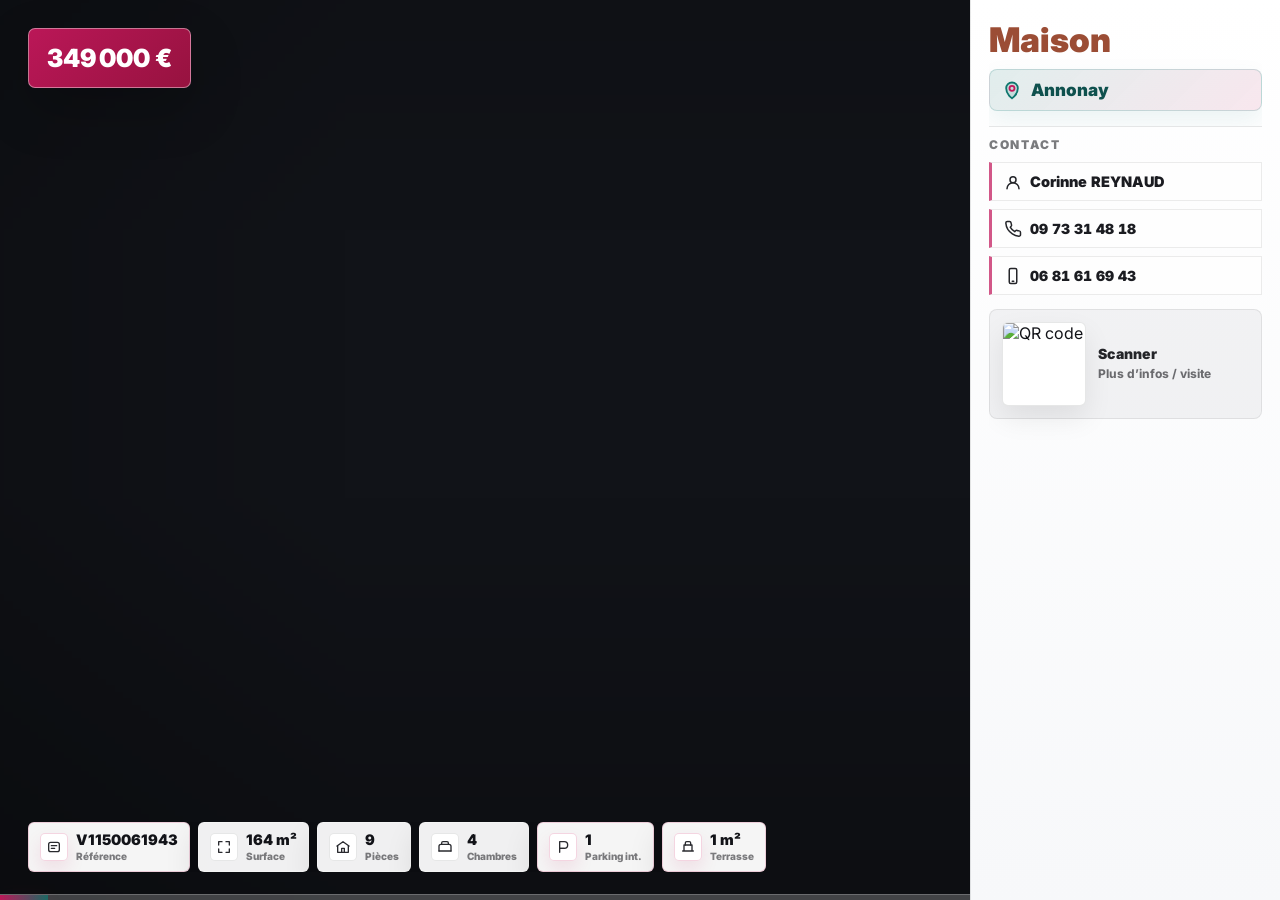
==== commit 473eb3bf: "update index.html" ====
--- a/index.html
+++ b/index.html
@@ -10,7 +10,7 @@
   <link rel="preconnect" href="https://fonts.gstatic.com" crossorigin>
   <link href="https://fonts.googleapis.com/css2?family=Inter:wght@400;500;600;700;800;900&display=swap" rel="stylesheet">
 
-  <link rel="stylesheet" href="style.css?v=20260428-contact-scan-1" />
+  <link rel="stylesheet" href="style.css?v=20260429-promo-video-1" />
 </head>
 
 <body>
@@ -40,6 +40,7 @@
 
           <img id="slideImgA" class="slide__img is-visible" alt="" />
           <img id="slideImgB" class="slide__img" alt="" />
+          <video id="slideVideo" class="slide__video hidden" muted playsinline preload="metadata"></video>
           <div class="slide__gradient"></div>
 
           <div class="priceBadge" id="slidePrice">—</div>
@@ -128,6 +129,6 @@
 
   </main>
 
-  <script src="script.js?v=20260428-contact-scan-1"></script>
+  <script src="script.js?v=20260429-promo-video-1"></script>
 </body>
 </html>
--- a/style.css
+++ b/style.css
@@ -412,20 +412,14 @@
   position:relative;
   overflow:hidden;
 }
-.contactCard__title{
-  display:inline-flex;
-  align-items:center;
-  padding:8px 12px;
-  border-radius:10px;
-  background:linear-gradient(135deg, rgba(194,24,91,.12), rgba(15,118,110,.10));
-  border:1px solid rgba(194,24,91,.16);
-  box-shadow:0 10px 22px rgba(18,19,24,.05);
+.contactSimpleLabel{
+  display:block;
+  margin:0 0 10px;
   font-size:12px;
   font-weight:900;
-  letter-spacing:.12em;
+  letter-spacing:.14em;
   text-transform:uppercase;
-  color:rgba(123,25,63,.92);
-  margin:0 0 12px;
+  color:rgba(18,19,24,.56);
 }
 
 /* lignes contact */
@@ -540,11 +534,20 @@
   letter-spacing:.02em;
   color: rgba(18,19,24,.92);
 }
+.qrTitle--animated{
+  animation: scannerPulse 1.9s ease-in-out infinite;
+  transform-origin:left center;
+}
 .qrSub{
   margin-top:6px;
   font-weight:750;
   font-size:12px;
   color: rgba(18,19,24,.60);
+}
+@keyframes scannerPulse{
+  0%,100%{opacity:1;transform:translateX(0) scale(1)}
+  35%{opacity:.82;transform:translateX(2px) scale(1.03)}
+  60%{opacity:1;transform:translateX(0) scale(1)}
 }
 
 /* =========================
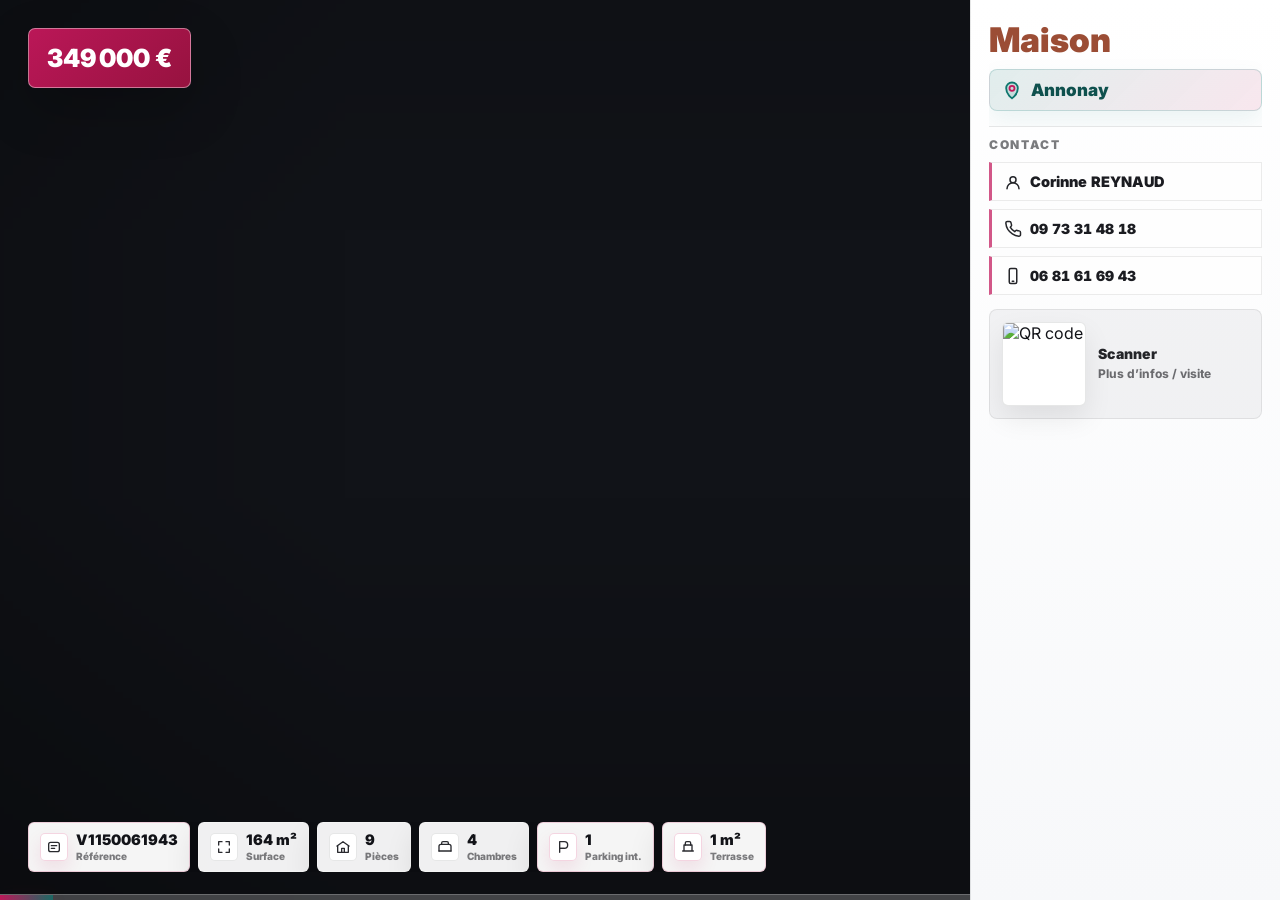
==== commit 77c6aa3c: "update index.html" ====
--- a/index.html
+++ b/index.html
@@ -10,7 +10,7 @@
   <link rel="preconnect" href="https://fonts.gstatic.com" crossorigin>
   <link href="https://fonts.googleapis.com/css2?family=Inter:wght@400;500;600;700;800;900&display=swap" rel="stylesheet">
 
-  <link rel="stylesheet" href="style.css?v=20260429-promo-video-1" />
+  <link rel="stylesheet" href="style.css?v=20260429-promo-video-2" />
 </head>
 
 <body>
@@ -40,7 +40,7 @@
 
           <img id="slideImgA" class="slide__img is-visible" alt="" />
           <img id="slideImgB" class="slide__img" alt="" />
-          <video id="slideVideo" class="slide__video hidden" muted playsinline preload="metadata"></video>
+          <video id="slideVideo" class="slide__video hidden" muted playsinline preload="auto"></video>
           <div class="slide__gradient"></div>
 
           <div class="priceBadge" id="slidePrice">—</div>
@@ -129,6 +129,6 @@
 
   </main>
 
-  <script src="script.js?v=20260429-promo-video-1"></script>
+  <script src="script.js?v=20260429-promo-video-2"></script>
 </body>
 </html>
--- a/style.css
+++ b/style.css
@@ -118,6 +118,14 @@
 .slide__img.is-visible{
   opacity:1;
   transform: scale(1.08);
+}
+
+.slide__video{
+  position:absolute;inset:0;
+  width:100%;height:100%;
+  object-fit:cover;
+  background:#000;
+  z-index:1;
 }
 
 /* overlay très léger */
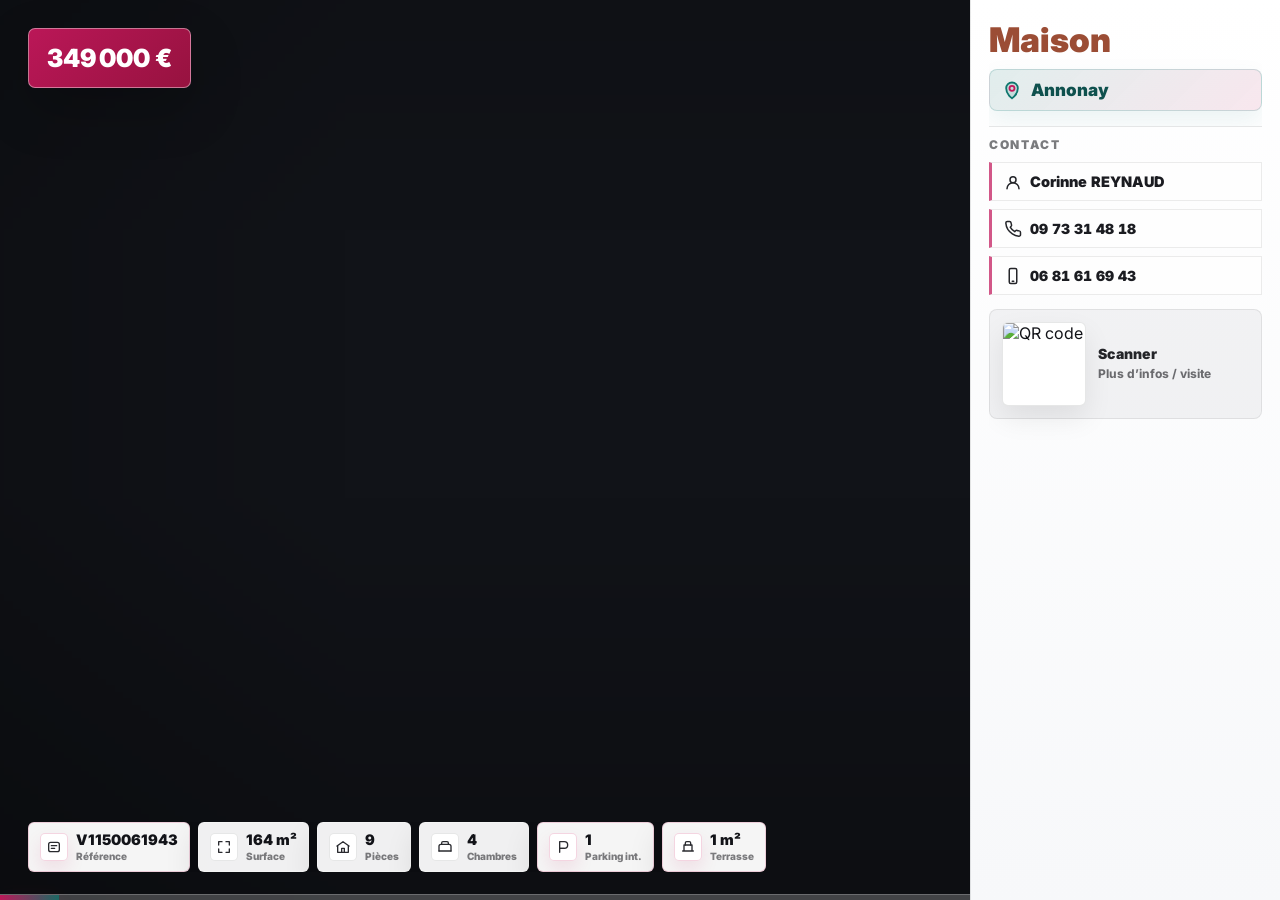
==== commit c3cd3611: "update index.html" ====
--- a/index.html
+++ b/index.html
@@ -10,7 +10,7 @@
   <link rel="preconnect" href="https://fonts.gstatic.com" crossorigin>
   <link href="https://fonts.googleapis.com/css2?family=Inter:wght@400;500;600;700;800;900&display=swap" rel="stylesheet">
 
-  <link rel="stylesheet" href="style.css?v=20260429-promo-video-2" />
+  <link rel="stylesheet" href="style.css?v=20260429-promo-video-4" />
 </head>
 
 <body>
@@ -129,6 +129,6 @@
 
   </main>
 
-  <script src="script.js?v=20260429-promo-video-2"></script>
+  <script src="script.js?v=20260429-promo-video-4"></script>
 </body>
 </html>
--- a/style.css
+++ b/style.css
@@ -63,6 +63,22 @@
   height:100%;
   display:grid;
   grid-template-columns: minmax(0, 1fr) 310px;
+}
+.slide--promo{
+  grid-template-columns:minmax(0, 1fr);
+}
+.slide--promo .slide__media{
+  grid-column:1 / -1;
+}
+.slide--promo .slide__panel{
+  display:none;
+}
+.slide--promo .slide__gradient,
+.slide--promo .mediaGlow,
+.slide--promo .mediaFrame,
+.slide--promo .priceBadge,
+.slide--promo .mediaStats{
+  display:none !important;
 }
 
 /* MEDIA */
@@ -126,6 +142,9 @@
   object-fit:cover;
   background:#000;
   z-index:1;
+}
+.slide--promo .slide__video{
+  z-index:6;
 }
 
 /* overlay très léger */
